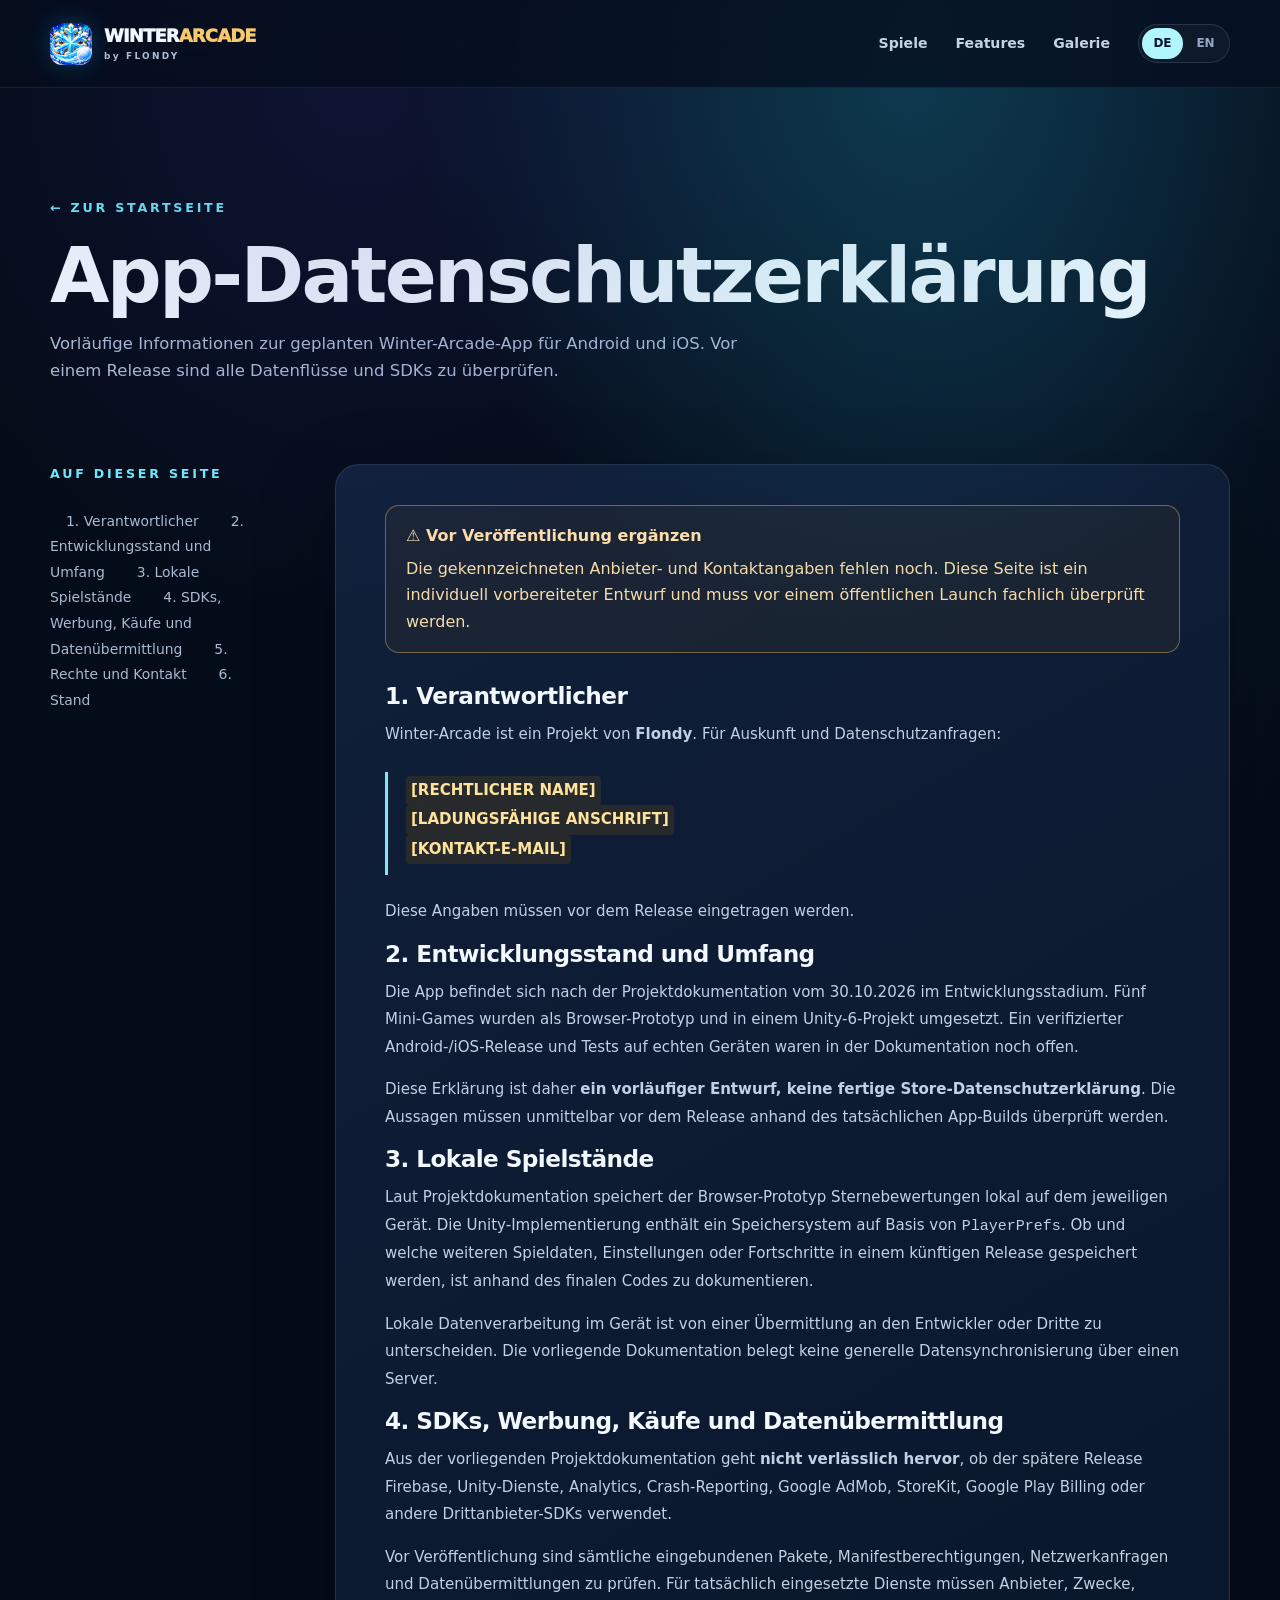
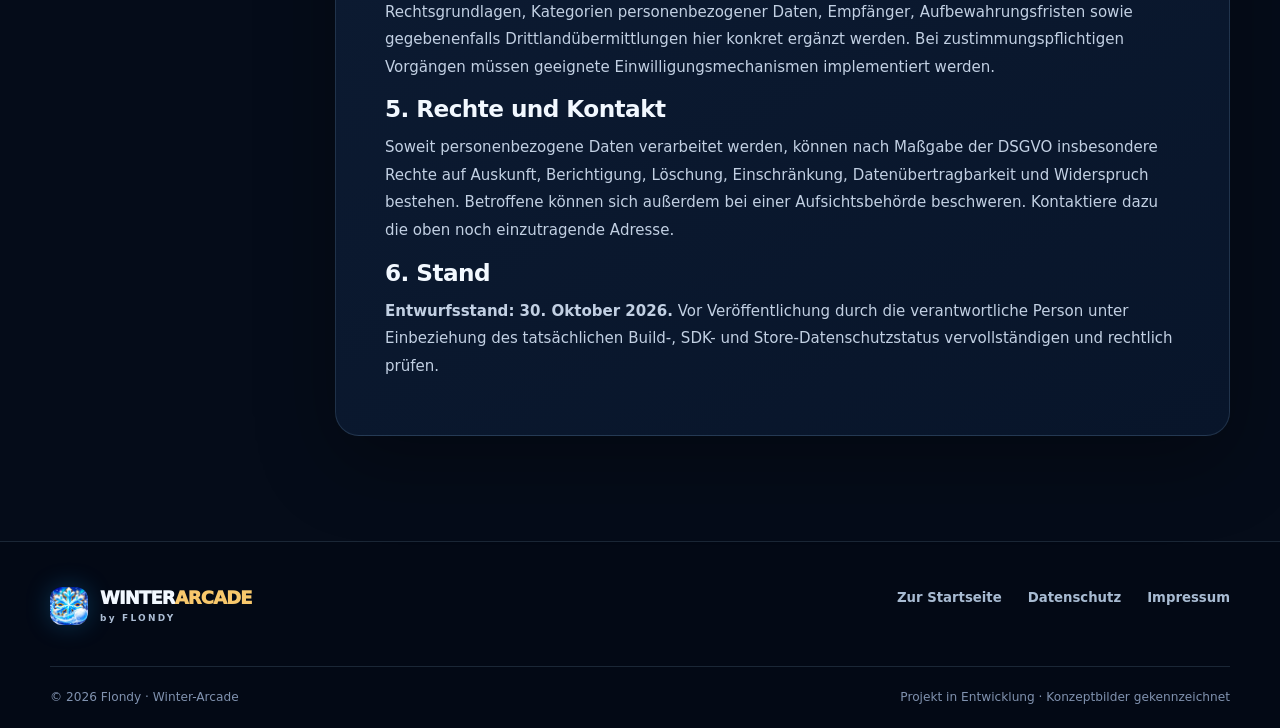
==== app-datenschutz.html @ aebca627 "Add files via upload" ====
<!DOCTYPE html>

<html lang="de"><head><meta charset="utf-8"/><meta content="width=device-width,initial-scale=1,viewport-fit=cover" name="viewport"/><meta content="#071125" name="theme-color"/><meta content="dark" name="color-scheme"/><meta content="Datenschutzerklärung von Winter-Arcade, einem Mobile-Game-Projekt von Flondy." name="description"/><link href="assets/favicon.png" rel="icon" type="image/png"/><link href="css/style.css" rel="stylesheet"/><title>App-Datenschutzerklärung (Entwurf) | Winter-Arcade</title></head>
<body class="legal-page" data-page="appprivacy"><a class="skip-link" data-i18n="skip" href="#main">Zum Inhalt springen</a>
<header class="site-header"><div class="container header-inner"><a aria-label="Winter-Arcade Startseite" class="brand" data-preserve-lang="" href="index.html"><img alt="" height="42" src="assets/winter-arcade-icon.webp" width="42"/><span>WINTER<span class="brand-gold">ARCADE</span><small>by FLONDY</small></span></a><button aria-controls="primary-nav" aria-expanded="false" aria-label="Menü öffnen" class="menu-toggle" type="button"><span></span><span></span><span></span></button><nav aria-label="Hauptnavigation" class="nav-links" id="primary-nav"><a data-i18n="navGames" href="index.html#spiele">Spiele</a><a data-i18n="navFeatures" href="index.html#features">Features</a><a data-i18n="navGallery" href="index.html#galerie">Galerie</a><div aria-label="Sprache / Language" class="lang-toggle" role="group"><button aria-pressed="true" data-set-lang="de" type="button">DE</button><button aria-pressed="false" data-set-lang="en" type="button">EN</button></div></nav></div></header>
<main id="main"><div class="container legal-hero"><a class="section-kicker" data-preserve-lang="" href="index.html">← <span data-i18n="legalBack">Zur Startseite</span></a><h1 data-i18n="legalAppprivacyTitle">App-Datenschutzerklärung</h1><p data-i18n="legalAppprivacyLead">Vorläufige Informationen zur geplanten Winter-Arcade-App für Android und iOS. Vor einem Release sind alle Datenflüsse und SDKs zu überprüfen.</p></div><div class="legal-content"><div class="container legal-layout"><nav aria-label="Inhaltsverzeichnis" class="legal-side"><span class="section-kicker" data-i18n="legalToc">Auf dieser Seite</span><div data-lang-toc="de"><a href="#app-verantwortlicher">1. Verantwortlicher</a><a href="#app-status">2. Entwicklungsstand und Umfang</a><a href="#app-lokal">3. Lokale Spielstände</a><a href="#app-sdks">4. SDKs, Werbung, Käufe und Datenübermittlung</a><a href="#app-rechte">5. Rechte und Kontakt</a><a href="#app-stand">6. Stand</a></div><div data-lang-toc="en" hidden=""><a href="#app-controller">1. Controller</a><a href="#app-statusen">2. Development stage</a><a href="#app-localen">3. Local game data</a><a href="#app-sdksen">4. SDKs, advertising, purchases and transfers</a><a href="#app-rightsen">5. Rights and contact</a><a href="#app-updateden">6. Last updated</a></div></nav><article class="legal-article"><div class="legal-block" data-langblock="de"><aside class="legal-warning" role="note"><strong>⚠ Vor Veröffentlichung ergänzen</strong>Die gekennzeichneten Anbieter- und Kontaktangaben fehlen noch. Diese Seite ist ein individuell vorbereiteter Entwurf und muss vor einem öffentlichen Launch fachlich überprüft werden.</aside><section id="app-verantwortlicher"><h2>1. Verantwortlicher</h2><p>Winter-Arcade ist ein Projekt von <strong>Flondy</strong>. Für Auskunft und Datenschutzanfragen:</p><div class="legal-definition"><p><span class="placeholder">[RECHTLICHER NAME]</span><br/><span class="placeholder">[LADUNGSFÄHIGE ANSCHRIFT]</span><br/><span class="placeholder">[KONTAKT-E-MAIL]</span></p></div><p>Diese Angaben müssen vor dem Release eingetragen werden.</p></section><section id="app-status"><h2>2. Entwicklungsstand und Umfang</h2><p>Die App befindet sich nach der Projektdokumentation vom 30.10.2026 im Entwicklungsstadium. Fünf Mini-Games wurden als Browser-Prototyp und in einem Unity-6-Projekt umgesetzt. Ein verifizierter Android-/iOS-Release und Tests auf echten Geräten waren in der Dokumentation noch offen.</p><p>Diese Erklärung ist daher <strong>ein vorläufiger Entwurf, keine fertige Store-Datenschutzerklärung</strong>. Die Aussagen müssen unmittelbar vor dem Release anhand des tatsächlichen App-Builds überprüft werden.</p></section><section id="app-lokal"><h2>3. Lokale Spielstände</h2><p>Laut Projektdokumentation speichert der Browser-Prototyp Sternebewertungen lokal auf dem jeweiligen Gerät. Die Unity-Implementierung enthält ein Speichersystem auf Basis von <code>PlayerPrefs</code>. Ob und welche weiteren Spieldaten, Einstellungen oder Fortschritte in einem künftigen Release gespeichert werden, ist anhand des finalen Codes zu dokumentieren.</p><p>Lokale Datenverarbeitung im Gerät ist von einer Übermittlung an den Entwickler oder Dritte zu unterscheiden. Die vorliegende Dokumentation belegt keine generelle Datensynchronisierung über einen Server.</p></section><section id="app-sdks"><h2>4. SDKs, Werbung, Käufe und Datenübermittlung</h2><p>Aus der vorliegenden Projektdokumentation geht <strong>nicht verlässlich hervor</strong>, ob der spätere Release Firebase, Unity-Dienste, Analytics, Crash-Reporting, Google AdMob, StoreKit, Google Play Billing oder andere Drittanbieter-SDKs verwendet.</p><p>Vor Veröffentlichung sind sämtliche eingebundenen Pakete, Manifestberechtigungen, Netzwerkanfragen und Datenübermittlungen zu prüfen. Für tatsächlich eingesetzte Dienste müssen Anbieter, Zwecke, Rechtsgrundlagen, Kategorien personenbezogener Daten, Empfänger, Aufbewahrungsfristen sowie gegebenenfalls Drittlandübermittlungen hier konkret ergänzt werden. Bei zustimmungspflichtigen Vorgängen müssen geeignete Einwilligungsmechanismen implementiert werden.</p></section><section id="app-rechte"><h2>5. Rechte und Kontakt</h2><p>Soweit personenbezogene Daten verarbeitet werden, können nach Maßgabe der DSGVO insbesondere Rechte auf Auskunft, Berichtigung, Löschung, Einschränkung, Datenübertragbarkeit und Widerspruch bestehen. Betroffene können sich außerdem bei einer Aufsichtsbehörde beschweren. Kontaktiere dazu die oben noch einzutragende Adresse.</p></section><section id="app-stand"><h2>6. Stand</h2><p><strong>Entwurfsstand: 30. Oktober 2026.</strong> Vor Veröffentlichung durch die verantwortliche Person unter Einbeziehung des tatsächlichen Build-, SDK- und Store-Datenschutzstatus vervollständigen und rechtlich prüfen.</p></section></div><div class="legal-block" data-langblock="en" hidden=""><aside class="legal-warning" role="note"><strong>⚠ Complete before publication</strong>Required provider and contact details have not been entered. This is a tailored draft and should be reviewed before public launch.</aside><section id="app-controller"><h2>1. Controller</h2><p>Winter-Arcade is a <strong>Flondy</strong> project. For privacy requests:</p><div class="legal-definition"><p><span class="placeholder">[LEGAL NAME]</span><br/><span class="placeholder">[VALID BUSINESS ADDRESS]</span><br/><span class="placeholder">[CONTACT EMAIL]</span></p></div><p>Complete these details before launch.</p></section><section id="app-statusen"><h2>2. Development stage</h2><p>According to the project documentation dated 30 October 2026, five mini-games were implemented as a browser prototype and in a Unity 6 project. A verified release and testing on real Android/iOS devices were still pending.</p><p>This policy is therefore <strong>a preliminary draft, not a finished app-store privacy notice</strong>. Confirm all details against the actual release build before publication.</p></section><section id="app-localen"><h2>3. Local game data</h2><p>The documentation states that the browser prototype stores star ratings locally on the device, and the Unity implementation uses <code>PlayerPrefs</code>. The exact further game data or settings stored in the future release must be checked in its final code.</p><p>Local storage on the device is different from transfer to a developer or third party. The available documentation does not establish general cloud synchronization.</p></section><section id="app-sdksen"><h2>4. SDKs, advertising, purchases and transfers</h2><p>The available project documentation does <strong>not confirm</strong> which SDKs, if any, will appear in a later build, including Firebase, Unity services, analytics, crash reporting, Google AdMob, StoreKit or Google Play Billing.</p><p>Before launch, review all packages, permissions, network requests and data flows. Document the actual providers, purposes, legal bases, data categories, recipients, retention periods and any international transfers. Implement required consent mechanisms where applicable.</p></section><section id="app-rightsen"><h2>5. Rights and contact</h2><p>Where personal data is processed, rights under the GDPR may include access, rectification, erasure, restriction, data portability and objection, subject to legal conditions. You can also complain to a data protection supervisory authority. Contact details must be completed above.</p></section><section id="app-updateden"><h2>6. Last updated</h2><p><strong>Draft dated 30 October 2026.</strong> Complete and legally review this policy against the actual release build, SDK list and app-store privacy disclosures before publishing.</p></section></div></article></div></div></main>
<footer class="footer"><div class="container footer-grid"><div><a class="brand" data-preserve-lang="" href="index.html"><img alt="" height="38" src="assets/winter-arcade-icon.webp" width="38"/><span>WINTER<span class="brand-gold">ARCADE</span><small>by FLONDY</small></span></a></div><div class="footer-links"><a data-i18n="legalBack" data-preserve-lang="" href="index.html">Zur Startseite</a><a data-i18n="privacy" data-preserve-lang="" href="datenschutz.html">Datenschutz</a><a data-i18n="imprint" data-preserve-lang="" href="impressum.html">Impressum</a></div></div><div class="container footer-bottom"><span>© 2026 Flondy · Winter-Arcade</span><span data-i18n="footerStatus">Projekt in Entwicklung · Konzeptbilder gekennzeichnet</span></div></footer><script defer="" src="js/main.js"></script></body></html>
---- css/style.css ----
:root{--bg:#050c19;--bg2:#071426;--surface:#0d1a30;--surface2:#101e38;--ink:#f2f8ff;--muted:#adbed5;--ice:#6de9fc;--blue:#2a98f5;--gold:#f8c86c;--border:rgba(170,215,255,.14);--shadow:0 26px 80px rgba(0,0,0,.3);--radius:24px;color-scheme:dark;font-family:Inter,ui-sans-serif,system-ui,-apple-system,"Segoe UI",Roboto,Arial,sans-serif}*{box-sizing:border-box}html{scroll-behavior:smooth;scroll-padding-top:100px}body{margin:0;background:var(--bg);color:var(--ink);min-width:320px;overflow-x:hidden;line-height:1.6}body::before{content:"";position:absolute;inset:0 0 auto;height:1100px;pointer-events:none;background:radial-gradient(ellipse at 70% 8%,rgba(28,150,182,.21),transparent 38%),radial-gradient(ellipse at 28% 7%,rgba(55,54,160,.19),transparent 37%)}a{color:inherit;text-decoration:none}button{font:inherit}button,a{-webkit-tap-highlight-color:transparent}button:focus-visible,a:focus-visible,summary:focus-visible{outline:3px solid var(--ice);outline-offset:4px}img{max-width:100%;display:block}h1,h2,h3,p{margin-top:0}h1,h2,h3{line-height:1.12;letter-spacing:-.035em}p{color:var(--muted)}.container{width:min(1180px,calc(100% - 48px));margin-inline:auto}.section{position:relative;padding:105px 0}.section-kicker{display:block;color:var(--ice);font-size:.79rem;font-weight:850;letter-spacing:.22em;text-transform:uppercase;margin-bottom:15px}.section-heading{max-width:790px;margin-bottom:41px}.section-heading h2,.dev-grid h2,.faq-grid h2{font-size:clamp(2.1rem,4vw,3.6rem);margin-bottom:14px}.section-heading p,.dev-grid>div>p,.faq-grid>div>p{font-size:1.06rem;max-width:650px}.section-heading.center{text-align:center;margin-inline:auto}.section-heading.center p{margin-inline:auto}.gradient-text{background:linear-gradient(95deg,#f6fcff,#65daf4 42%,#4e90ff 78%,#f9da9e 110%);color:transparent;background-clip:text;-webkit-background-clip:text}.skip-link{position:fixed;z-index:999;top:-100px;left:20px;background:#fff;color:#000;padding:14px;border-radius:8px}.skip-link:focus{top:12px}.snow-layer{position:absolute;top:0;left:0;right:0;height:1050px;pointer-events:none;z-index:1;opacity:.22;background-image:radial-gradient(2px 2px at 12px 26px,#fff 99%,transparent),radial-gradient(1px 1px at 60px 90px,#fff 99%,transparent),radial-gradient(2px 2px at 90px 46px,#fff 99%,transparent);background-size:164px 134px}.snow-layer-two{opacity:.12;background-size:220px 170px;transform:translateY(36px)}.site-header{height:88px;position:sticky;top:0;z-index:40;background:rgba(6,14,30,.76);border-bottom:1px solid rgba(155,195,255,.1);backdrop-filter:blur(20px);-webkit-backdrop-filter:blur(20px)}.header-inner{display:flex;justify-content:space-between;align-items:center;height:100%;gap:30px}.brand{display:inline-flex;align-items:center;gap:12px;font-size:1.12rem;font-weight:950;letter-spacing:-.045em;line-height:.95;white-space:nowrap}.brand img{border-radius:12px;box-shadow:0 0 25px rgba(30,166,255,.25)}.brand-gold{color:var(--gold)}.brand small{display:block;color:var(--muted);font-size:.56rem;letter-spacing:.25em;font-weight:750;margin-top:8px}.nav-links{display:flex;align-items:center;gap:28px}.nav-links>a{font-size:.88rem;font-weight:700;color:#c6d3e7;transition:color .2s}.nav-links>a:hover,.footer-links a:hover{color:var(--ice)}.lang-toggle{display:flex;gap:2px;padding:3px;border:1px solid var(--border);border-radius:100px;background:rgba(255,255,255,.035)}.lang-toggle button{min-width:41px;border:0;color:#93a8c4;background:none;cursor:pointer;border-radius:100px;padding:6px 7px;font-size:.75rem;font-weight:850}.lang-toggle button[aria-pressed="true"]{background:#b1f6ff;color:#06152b}.menu-toggle{display:none;border:0;background:transparent;padding:8px;cursor:pointer}.menu-toggle span{display:block;height:2px;width:23px;background:white;margin:5px;border-radius:1px}.hero{padding-top:88px;padding-bottom:36px;min-height:710px;isolation:isolate;overflow:hidden}.aurora{position:absolute;filter:blur(60px);z-index:-1;opacity:.32;pointer-events:none}.aurora-one{width:580px;height:490px;right:7%;top:2%;background:conic-gradient(from 140deg,#6dfbea,#144ff5,#8f62ff,#07a39b,#6dfbea);border-radius:50%}.aurora-two{width:350px;height:200px;left:5%;bottom:0;background:#123c9a;opacity:.16;border-radius:50%}.hero-grid{display:grid;grid-template-columns:1.09fr .91fr;gap:50px;align-items:center}.hero-content{padding:35px 0 20px;position:relative;z-index:2}.eyebrow{display:inline-flex;gap:11px;align-items:center;border:1px solid rgba(109,233,252,.23);border-radius:99px;padding:9px 14px;font-size:.71rem;font-weight:900;letter-spacing:.15em;color:#bcecf6;background:rgba(16,72,105,.19)}.pulse-dot,.status-light{display:inline-block;flex:none;width:8px;height:8px;border-radius:100%;background:#63ebc3;box-shadow:0 0 14px rgba(99,235,195,.65)}.hero h1{font-size:clamp(3.2rem,5.7vw,5.5rem);letter-spacing:-.06em;margin:27px 0 25px;line-height:1.05}.hero-lead{max-width:580px;font-size:1.12rem;line-height:1.75}.hero-actions{display:flex;gap:13px;flex-wrap:wrap;margin-top:33px}.btn{display:inline-flex;gap:11px;align-items:center;justify-content:center;min-height:53px;padding:12px 23px;border-radius:13px;font-size:.92rem;font-weight:800;transition:transform .2s,background .2s,border-color .2s}.btn:hover{transform:translateY(-3px)}.btn-primary{background:linear-gradient(120deg,#baf8ff,#5db9fc);color:#061c33;box-shadow:0 12px 36px rgba(47,176,242,.25)}.btn-outline{border:1px solid rgba(170,218,255,.29);background:rgba(255,255,255,.04)}.btn-outline:hover{background:rgba(255,255,255,.08)}.hero-note{display:flex;align-items:center;gap:9px;font-size:.79rem;color:#aebed3;margin-top:23px}.hero-note .status-light{width:7px;height:7px}.hero-metrics{display:flex;gap:42px;margin-top:43px;padding-top:24px;border-top:1px solid var(--border);max-width:500px}.hero-metrics div{display:flex;flex-direction:column}.hero-metrics b{font-size:1.7rem;line-height:1.1}.hero-metrics span{color:#879cb8;font-size:.8rem;margin-top:6px}.hero-visual{min-height:660px;position:relative;display:flex;align-items:center;justify-content:center}.halo{position:absolute;border:1px solid rgba(110,219,255,.14);border-radius:50%;width:510px;height:510px;transform:rotate(-18deg)}.halo-b{width:600px;height:600px;border-style:dashed;opacity:.45}.phone{position:relative;width:300px;height:610px;padding:10px;border-radius:44px;background:linear-gradient(155deg,#35537a,#060a16 42%,#3c75af 77%,#02060d);border:2px solid rgba(209,235,255,.4);box-shadow:0 34px 90px rgba(0,0,0,.7),0 0 80px rgba(58,168,250,.16);transform:rotate(8deg);z-index:2}.phone-screen{width:100%;height:100%;border-radius:35px;overflow:hidden;background:#0d2342}.phone-screen img{height:100%;width:100%;object-fit:cover}.phone-speaker{position:absolute;z-index:3;left:50%;top:15px;transform:translateX(-50%);width:80px;height:15px;background:#050b1c;border-radius:30px}.phone-reflection{position:absolute;inset:9px;border-radius:36px;pointer-events:none;background:linear-gradient(135deg,rgba(255,255,255,.2),transparent 25% 70%,rgba(48,171,255,.13));opacity:.55}.orbit-label{position:absolute;padding:12px 18px;border:1px solid rgba(115,226,255,.25);background:rgba(11,29,55,.8);color:#e6faff;backdrop-filter:blur(12px);border-radius:12px;letter-spacing:.12em;font-size:.66rem;font-weight:900;box-shadow:var(--shadow);z-index:4}.orbit-one{top:73px;right:-2px;transform:rotate(6deg)}.orbit-one span{color:var(--ice)}.orbit-two{bottom:93px;left:-25px;transform:rotate(-7deg)}.floating-token{position:absolute;border-radius:50%;display:grid;place-items:center;font-size:2.4rem;z-index:3;box-shadow:0 10px 35px #0007}.token-star{height:74px;width:74px;top:126px;left:2%;background:linear-gradient(130deg,#ffeeb7,#f2a732);color:#996000;transform:rotate(-15deg)}.token-flake{height:75px;width:75px;bottom:87px;right:5%;background:linear-gradient(130deg,#d4faff,#328cde);color:#0d4174}.hero-bottom{display:flex;align-items:center;justify-content:space-between;gap:24px;font-size:.76rem;color:#8fa9c2;margin-top:20px}.scroll-hint{height:35px;width:35px;display:grid;place-items:center;border-radius:50%;border:1px solid var(--border);font-size:1.2rem}.games-section{background:linear-gradient(180deg,#071123,#08142b 48%,#050d1b)}.games-grid{display:grid;grid-template-columns:repeat(3,minmax(0,1fr));gap:21px}.game-card{min-width:0;overflow:hidden;background:linear-gradient(150deg,#142c49,#0d192e);border:1px solid rgba(120,173,233,.18);border-radius:22px;transition:transform .25s,box-shadow .25s,border-color .25s;box-shadow:0 15px 48px rgba(0,0,0,.15)}.game-card:hover{transform:translateY(-8px);box-shadow:0 20px 65px rgba(20,80,155,.18);border-color:rgba(109,233,252,.4)}.game-photo{height:295px;overflow:hidden;position:relative;background:#102141}.game-photo::after{content:"";position:absolute;inset:46% 0 0;background:linear-gradient(transparent,rgba(5,13,32,.35))}.game-photo img{height:100%;width:100%;object-fit:cover;object-position:center 43%;transition:transform .45s}.game-card:hover .game-photo img{transform:scale(1.06)}.game-number{position:absolute;top:16px;left:16px;z-index:2;background:rgba(5,15,36,.74);backdrop-filter:blur(10px);border:1px solid rgba(255,255,255,.2);border-radius:7px;padding:5px 10px;letter-spacing:.1em;font-size:.7rem;font-weight:900}.game-info{padding:23px 23px 19px}.game-tags{display:flex;gap:7px;flex-wrap:wrap;margin-bottom:13px}.game-tags span{border-radius:5px;background:rgba(77,185,238,.11);color:#91e9ff;padding:4px 8px;font-size:.65rem;letter-spacing:.08em;font-weight:850}.game-info h3{font-size:1.51rem;margin-bottom:13px;letter-spacing:-.025em}.game-info p{font-size:.9rem;min-height:86px;line-height:1.65}.game-footer{border-top:1px solid var(--border);padding-top:14px;display:flex;justify-content:space-between;align-items:center;font-size:.8rem;color:#cee9fa;font-weight:750}.small-arrow{font-size:1.4rem;color:var(--ice)}.game-card.survivors .game-tags span{color:#ffcf91;background:#ffac5824}.game-card.push .game-tags span{color:#f6a5d8;background:#ec69c525}.game-card.echo .game-tags span{color:#c5aaff;background:#9959f02a}.feature-section{background:#071021}.features-grid{display:grid;grid-template-columns:repeat(4,minmax(0,1fr));gap:16px}.feature-panel{padding:28px 24px 21px;border-radius:19px;border:1px solid var(--border);background:linear-gradient(145deg,rgba(25,51,86,.74),rgba(10,25,48,.75))}.feature-icon{font-size:2rem;color:#91e8ff;display:block;line-height:1;margin-bottom:23px}.feature-panel h3{font-size:1.14rem;letter-spacing:-.02em}.feature-panel p{font-size:.85rem;line-height:1.7;margin-bottom:0}.showcase-section{background:linear-gradient(#071021,#0b1630)}.heading-row{max-width:none;display:flex;align-items:end;justify-content:space-between;gap:24px}.gallery-arrows{display:flex;gap:9px}.circle-btn{border:1px solid var(--border);background:#142541;color:#fff;border-radius:50%;width:46px;height:46px;font-size:1.4rem;cursor:pointer}.circle-btn:hover{border-color:var(--ice);color:var(--ice)}.gallery-track{display:flex;gap:20px;overflow-x:auto;scroll-snap-type:x mandatory;padding:6px 2px 22px;scrollbar-width:thin;scrollbar-color:#437aa6 #0d1830}.gallery-tile{flex:0 0 clamp(210px,23vw,264px);min-width:0;border-radius:17px;border:1px solid var(--border);padding:0;background:var(--surface);cursor:zoom-in;overflow:hidden;scroll-snap-align:start;text-align:left;color:#fff;transition:transform .2s}.gallery-tile:hover{transform:translateY(-4px)}.gallery-tile img{width:100%;aspect-ratio:941/1500;object-fit:cover;object-position:top}.gallery-tile>span{display:block;padding:14px 15px;font-weight:800;font-size:.87rem}.gallery-disclaimer{display:flex;gap:10px;align-items:start;margin:17px 0 0;font-size:.82rem;color:#b6c8dd}.dev-section{background:#071021}.dev-grid{display:grid;grid-template-columns:1fr 1fr;gap:85px;align-items:center}.status-block{border:1px solid rgba(100,220,187,.25);background:rgba(13,70,64,.14);border-radius:17px;padding:18px 22px;margin-top:28px}.status-label{color:#c4f7e9;font-weight:800;font-size:.85rem;display:flex;gap:9px;align-items:center}.status-block p{font-size:.79rem;margin:10px 0 0}.roadmap{position:relative;background:linear-gradient(145deg,#13233d,#0a172b);border:1px solid var(--border);border-radius:23px;padding:32px 31px 20px;box-shadow:var(--shadow)}.roadmap::before{position:absolute;content:"";left:50px;top:55px;bottom:65px;width:1px;background:linear-gradient(var(--ice),#52769b55)}.roadmap-item{display:flex;gap:23px;position:relative;margin-bottom:34px}.roadmap-item:last-child{margin-bottom:0}.roadmap-marker{z-index:1;height:38px;width:38px;border-radius:50%;flex:none;display:grid;place-items:center;border:1px solid #526b8b;color:#a4b8d0;background:#15243b;font-size:1.1rem}.roadmap-item.done .roadmap-marker{color:#053d44;background:#91f1e8;border-color:#91f1e8}.roadmap-item.active .roadmap-marker{color:#ffe6a8;border-color:#dbaa68}.roadmap-item strong{display:block;font-size:1.05rem;margin:4px 0 6px}.roadmap-item p{font-size:.88rem;line-height:1.6;margin-bottom:0}.cta-section{padding-top:45px;padding-bottom:100px;background:#071021}.cta-card{position:relative;overflow:hidden;border-radius:30px;border:1px solid rgba(117,205,255,.35);background:radial-gradient(ellipse at 85% 20%,rgba(65,137,218,.26),transparent 46%),linear-gradient(100deg,#112847,#102037 60%,#0c1f3c);padding:45px 50px;display:grid;grid-template-columns:125px 1fr;gap:35px;align-items:center;box-shadow:0 25px 80px rgba(14,72,130,.14)}.cta-card>img{border-radius:26px;box-shadow:0 12px 50px rgba(29,172,245,.27)}.cta-card h2{font-size:clamp(1.9rem,3.7vw,3.2rem);margin-bottom:10px}.cta-card p{max-width:750px}.store-actions{display:flex;align-items:center;flex-wrap:wrap;gap:12px;margin-top:23px}.store-pill{display:inline-flex;align-items:center;gap:10px;border:1px solid rgba(225,238,255,.18);color:#d4e0ed;padding:8px 14px;border-radius:11px;background:#07162bc2;min-width:155px;opacity:.85;font-weight:780;font-size:.84rem}.store-logo{font-size:1.7rem}.store-pill small{display:block;color:#85a0b9;font-size:.67rem;font-weight:600}.studio-link{color:#a6f1ff;font-weight:750;font-size:.8rem;padding:8px}.studio-link:hover{text-decoration:underline}.faq-section{background:#050c19;padding-top:30px}.faq-grid{display:grid;grid-template-columns:.8fr 1.2fr;gap:90px}.faq-items details{border-bottom:1px solid var(--border);padding:7px 0 20px}.faq-items summary{padding:13px 28px 13px 0;cursor:pointer;list-style:none;font-weight:800;position:relative}.faq-items summary::after{content:"+";position:absolute;right:0;font-size:1.4rem;color:var(--ice);top:9px}.faq-items details[open] summary::after{content:"−"}.faq-items summary::-webkit-details-marker{display:none}.faq-items p{font-size:.89rem;margin:6px 0 0;max-width:660px}.footer{background:#030915;border-top:1px solid var(--border);padding:45px 0 22px}.footer-grid{display:flex;justify-content:space-between;align-items:start;gap:20px}.footer-grid>div>p{font-size:.85rem;margin:18px 0 0}.footer-links{display:flex;flex-wrap:wrap;gap:26px;font-size:.83rem;color:#a8bbd2;font-weight:650}.footer-bottom{border-top:1px solid var(--border);margin-top:33px;padding-top:21px;display:flex;justify-content:space-between;gap:15px;color:#8092af;font-size:.76rem}.lightbox{background:rgba(5,13,29,.96);border:1px solid rgba(158,221,255,.3);border-radius:18px;padding:20px;max-width:min(90vw,680px);max-height:93vh;box-shadow:0 30px 90px #000b;color:#fff}.lightbox::backdrop{background:rgba(0,0,0,.85);backdrop-filter:blur(12px)}.lightbox figure{margin:0}.lightbox img{display:block;margin:0 auto;max-height:78vh;width:auto;max-width:100%;border-radius:8px}.lightbox figcaption{text-align:center;padding-top:14px;color:#b8cce5;font-size:.85rem}.lightbox-close{position:fixed;right:clamp(14px,6vw,55px);top:18px;border:1px solid #ffffff55;background:#132b49;color:#fff;border-radius:50%;height:46px;width:46px;font-size:1.9rem;cursor:pointer}
/* Legal documents */
.legal-page{background:radial-gradient(ellipse at 75% -7%,rgba(28,110,153,.25),transparent 36%),#050c19}.legal-hero{padding:110px 0 38px}.legal-hero h1{font-size:clamp(2.8rem,6vw,5rem);margin-bottom:12px}.legal-hero p{max-width:740px;font-size:1.03rem}.legal-content{padding:26px 0 105px}.legal-layout{display:grid;grid-template-columns:230px 1fr;gap:55px;align-items:start}.legal-side{position:sticky;top:125px;display:flex;flex-direction:column;gap:8px}.legal-side a{font-size:.87rem;color:#a7bbd3;padding:11px 15px;border-radius:8px;border:1px solid transparent}.legal-side a:hover{color:var(--ice);border-color:var(--border);background:#13233c}.legal-article{border-radius:24px;border:1px solid var(--border);background:linear-gradient(150deg,#102039,#08152a);padding:40px 49px;box-shadow:var(--shadow)}.legal-article h2{font-size:1.45rem;letter-spacing:-.025em;margin:35px 0 12px}.legal-article h2:first-child{margin-top:0}.legal-article p,.legal-article li{font-size:.94rem;line-height:1.83;color:#c2d0e3}.legal-article ul{padding-left:21px}.legal-article a:not(.btn){color:#9ce8ff;text-decoration:underline;text-underline-offset:3px}.legal-article section{scroll-margin-top:100px}.legal-warning{border:1px solid #e2ae5e77;background:#80622419;border-radius:14px;padding:17px 20px;margin:0 0 30px;color:#f8dba9;line-height:1.65}.legal-warning strong{display:block;color:#ffdfaa;margin-bottom:6px}.placeholder{display:inline-block;color:#ffe29b;background:#79530b3b;border-radius:4px;padding:1px 5px;font-weight:700}.legal-footer-note{font-size:.8rem;color:#8faac5;margin-top:24px}.legal-block[hidden]{display:none!important}.legal-definition{border-left:3px solid #7ce7fa;padding:4px 0 4px 18px;margin:23px 0}.legal-definition p{margin-bottom:7px}
@media(max-width:1120px){.nav-links{gap:18px}.hero-grid{gap:25px}.hero-visual{min-height:585px}.phone{width:270px;height:555px}.hero h1{font-size:clamp(3.15rem,5.2vw,4.7rem)}.orbit-one{right:-20px}.features-grid{grid-template-columns:repeat(2,1fr)}}
@media(max-width:850px){.section{padding:75px 0}.site-header{height:77px}.menu-toggle{display:block}.nav-links{display:none;position:absolute;top:76px;left:0;right:0;background:#09162bf7;backdrop-filter:blur(20px);padding:25px 24px;flex-direction:column;align-items:stretch;border-bottom:1px solid var(--border);gap:20px}.nav-links.open{display:flex}.nav-links>a{font-size:1rem}.lang-toggle{align-self:flex-start}.hero{padding-top:65px}.hero-grid{grid-template-columns:1fr;text-align:center}.hero-content{padding:0;max-width:690px;margin:auto}.hero-lead{margin-inline:auto}.hero-actions,.hero-note{justify-content:center}.hero-metrics{margin-inline:auto;justify-content:space-around}.hero-visual{min-height:560px}.orbit-one{right:10%}.orbit-two{left:10%}.hero-bottom{margin-top:0}.games-grid{grid-template-columns:repeat(2,minmax(0,1fr))}.game-photo{height:320px}.dev-grid,.faq-grid{grid-template-columns:1fr;gap:35px}.cta-section{padding-top:0}.legal-layout{grid-template-columns:1fr;gap:25px}.legal-side{position:static;flex-direction:row;flex-wrap:wrap}.legal-side a{font-size:.8rem;padding:8px 12px}.legal-hero{padding:78px 0 24px}.legal-content{padding-top:10px}}
@media(max-width:600px){.container{width:min(100% - 32px,1180px)}.section{padding:65px 0}.hero{padding-top:60px;padding-bottom:32px}.hero h1{font-size:clamp(2.8rem,10vw,4.1rem)}.hero-lead{font-size:.98rem;line-height:1.7}.hero-actions .btn{min-height:48px;padding:11px 14px;font-size:.82rem}.eyebrow{letter-spacing:.08em;font-size:.62rem}.hero-metrics{gap:18px}.hero-metrics b{font-size:1.4rem}.hero-metrics span{font-size:.73rem}.hero-visual{min-height:480px}.phone{width:225px;height:459px;border-radius:34px;padding:7px;transform:rotate(5deg)}.phone-screen{border-radius:28px}.phone-speaker{top:10px}.halo{width:350px;height:350px}.halo-b{width:435px;height:435px}.orbit-label{font-size:.49rem;padding:8px 10px}.orbit-one{top:35px;right:-2px}.orbit-two{bottom:40px;left:0}.floating-token{height:47px;width:47px;font-size:1.5rem}.token-star{top:55px;left:5px}.token-flake{right:0;bottom:60px}.hero-bottom{font-size:.68rem}.games-grid{grid-template-columns:1fr;gap:18px}.game-photo{height:350px}.game-info p{min-height:0}.section-heading h2,.dev-grid h2,.faq-grid h2{font-size:2.05rem}.features-grid{grid-template-columns:1fr}.feature-panel{padding:23px}.heading-row{align-items:center}.gallery-arrows{flex:none}.gallery-arrows button{width:37px;height:37px}.gallery-tile{flex-basis:205px}.cta-card{grid-template-columns:1fr;padding:30px 24px;gap:18px}.cta-card>img{height:85px;width:85px;border-radius:20px}.store-actions{align-items:flex-start}.footer-grid{display:block}.footer-links{margin-top:24px;gap:17px}.footer-bottom{display:block}.footer-bottom span{display:block;margin-bottom:5px}.legal-article{padding:25px 20px}.legal-article h2{font-size:1.25rem}.legal-hero h1{font-size:2.8rem}.legal-side{gap:3px}.legal-side a{font-size:.76rem}.faq-section{padding-top:25px}}
@media(prefers-reduced-motion:reduce){*,*::before,*::after{scroll-behavior:auto!important;transition-duration:.01ms!important;animation-duration:.01ms!important}}
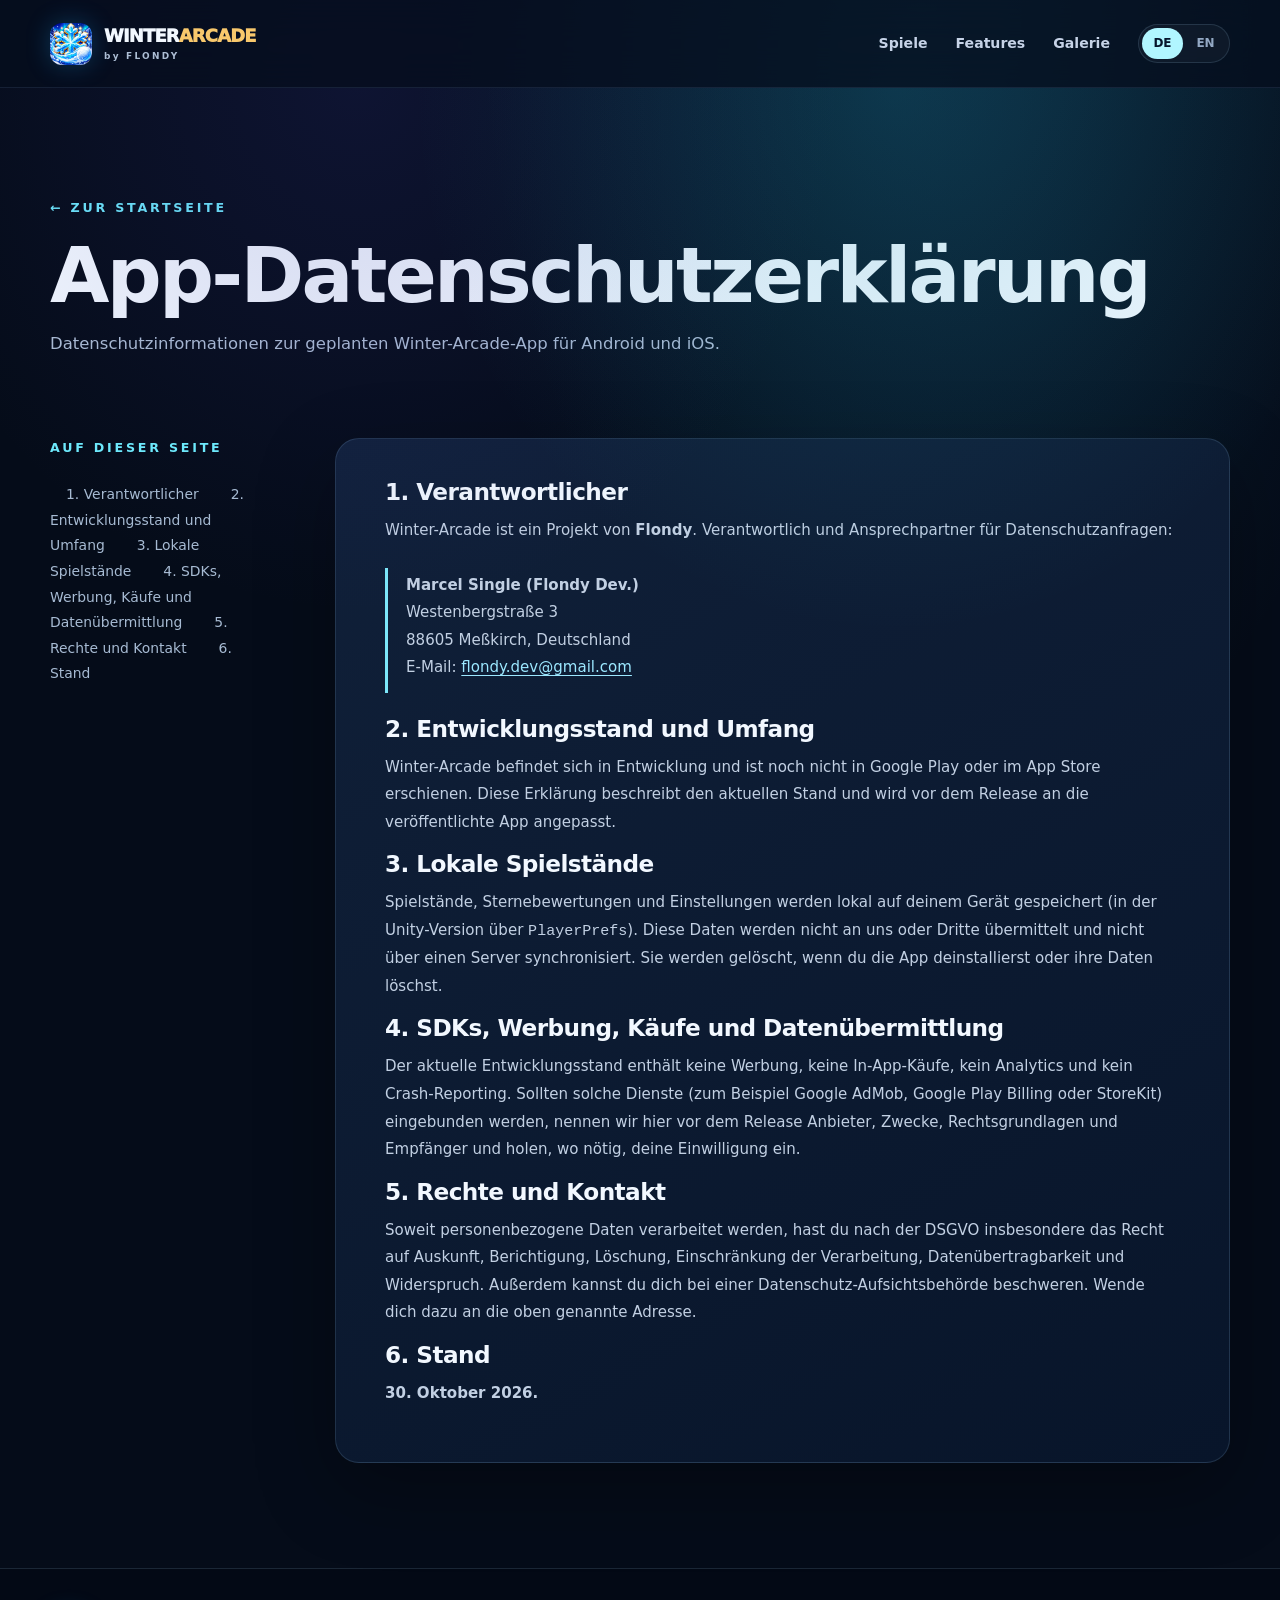
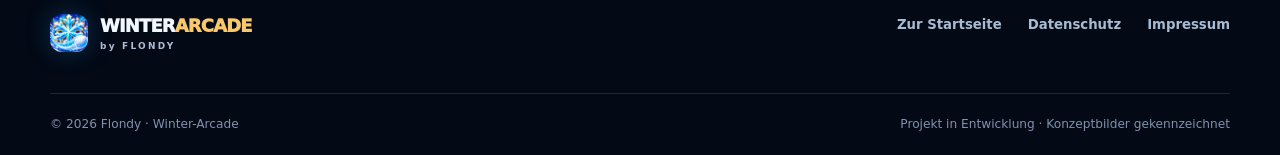
==== commit 233c9d31: "Anbieterangaben ergänzt, Entwurfshinweise entfernt, Impressum zentral verlinkt Co-Authored-By: Claud" ====
--- a/app-datenschutz.html
+++ b/app-datenschutz.html
@@ -1,7 +1,7 @@
 <!DOCTYPE html>
 
-<html lang="de"><head><meta charset="utf-8"/><meta content="width=device-width,initial-scale=1,viewport-fit=cover" name="viewport"/><meta content="#071125" name="theme-color"/><meta content="dark" name="color-scheme"/><meta content="Datenschutzerklärung von Winter-Arcade, einem Mobile-Game-Projekt von Flondy." name="description"/><link href="assets/favicon.png" rel="icon" type="image/png"/><link href="css/style.css" rel="stylesheet"/><title>App-Datenschutzerklärung (Entwurf) | Winter-Arcade</title></head>
+<html lang="de"><head><meta charset="utf-8"/><meta content="width=device-width,initial-scale=1,viewport-fit=cover" name="viewport"/><meta content="#071125" name="theme-color"/><meta content="dark" name="color-scheme"/><meta content="Datenschutzerklärung von Winter-Arcade, einem Mobile-Game-Projekt von Flondy." name="description"/><link href="assets/favicon.png" rel="icon" type="image/png"/><link href="css/style.css" rel="stylesheet"/><title>App-Datenschutzerklärung | Winter-Arcade</title></head>
 <body class="legal-page" data-page="appprivacy"><a class="skip-link" data-i18n="skip" href="#main">Zum Inhalt springen</a>
 <header class="site-header"><div class="container header-inner"><a aria-label="Winter-Arcade Startseite" class="brand" data-preserve-lang="" href="index.html"><img alt="" height="42" src="assets/winter-arcade-icon.webp" width="42"/><span>WINTER<span class="brand-gold">ARCADE</span><small>by FLONDY</small></span></a><button aria-controls="primary-nav" aria-expanded="false" aria-label="Menü öffnen" class="menu-toggle" type="button"><span></span><span></span><span></span></button><nav aria-label="Hauptnavigation" class="nav-links" id="primary-nav"><a data-i18n="navGames" href="index.html#spiele">Spiele</a><a data-i18n="navFeatures" href="index.html#features">Features</a><a data-i18n="navGallery" href="index.html#galerie">Galerie</a><div aria-label="Sprache / Language" class="lang-toggle" role="group"><button aria-pressed="true" data-set-lang="de" type="button">DE</button><button aria-pressed="false" data-set-lang="en" type="button">EN</button></div></nav></div></header>
-<main id="main"><div class="container legal-hero"><a class="section-kicker" data-preserve-lang="" href="index.html">← <span data-i18n="legalBack">Zur Startseite</span></a><h1 data-i18n="legalAppprivacyTitle">App-Datenschutzerklärung</h1><p data-i18n="legalAppprivacyLead">Vorläufige Informationen zur geplanten Winter-Arcade-App für Android und iOS. Vor einem Release sind alle Datenflüsse und SDKs zu überprüfen.</p></div><div class="legal-content"><div class="container legal-layout"><nav aria-label="Inhaltsverzeichnis" class="legal-side"><span class="section-kicker" data-i18n="legalToc">Auf dieser Seite</span><div data-lang-toc="de"><a href="#app-verantwortlicher">1. Verantwortlicher</a><a href="#app-status">2. Entwicklungsstand und Umfang</a><a href="#app-lokal">3. Lokale Spielstände</a><a href="#app-sdks">4. SDKs, Werbung, Käufe und Datenübermittlung</a><a href="#app-rechte">5. Rechte und Kontakt</a><a href="#app-stand">6. Stand</a></div><div data-lang-toc="en" hidden=""><a href="#app-controller">1. Controller</a><a href="#app-statusen">2. Development stage</a><a href="#app-localen">3. Local game data</a><a href="#app-sdksen">4. SDKs, advertising, purchases and transfers</a><a href="#app-rightsen">5. Rights and contact</a><a href="#app-updateden">6. Last updated</a></div></nav><article class="legal-article"><div class="legal-block" data-langblock="de"><aside class="legal-warning" role="note"><strong>⚠ Vor Veröffentlichung ergänzen</strong>Die gekennzeichneten Anbieter- und Kontaktangaben fehlen noch. Diese Seite ist ein individuell vorbereiteter Entwurf und muss vor einem öffentlichen Launch fachlich überprüft werden.</aside><section id="app-verantwortlicher"><h2>1. Verantwortlicher</h2><p>Winter-Arcade ist ein Projekt von <strong>Flondy</strong>. Für Auskunft und Datenschutzanfragen:</p><div class="legal-definition"><p><span class="placeholder">[RECHTLICHER NAME]</span><br/><span class="placeholder">[LADUNGSFÄHIGE ANSCHRIFT]</span><br/><span class="placeholder">[KONTAKT-E-MAIL]</span></p></div><p>Diese Angaben müssen vor dem Release eingetragen werden.</p></section><section id="app-status"><h2>2. Entwicklungsstand und Umfang</h2><p>Die App befindet sich nach der Projektdokumentation vom 30.10.2026 im Entwicklungsstadium. Fünf Mini-Games wurden als Browser-Prototyp und in einem Unity-6-Projekt umgesetzt. Ein verifizierter Android-/iOS-Release und Tests auf echten Geräten waren in der Dokumentation noch offen.</p><p>Diese Erklärung ist daher <strong>ein vorläufiger Entwurf, keine fertige Store-Datenschutzerklärung</strong>. Die Aussagen müssen unmittelbar vor dem Release anhand des tatsächlichen App-Builds überprüft werden.</p></section><section id="app-lokal"><h2>3. Lokale Spielstände</h2><p>Laut Projektdokumentation speichert der Browser-Prototyp Sternebewertungen lokal auf dem jeweiligen Gerät. Die Unity-Implementierung enthält ein Speichersystem auf Basis von <code>PlayerPrefs</code>. Ob und welche weiteren Spieldaten, Einstellungen oder Fortschritte in einem künftigen Release gespeichert werden, ist anhand des finalen Codes zu dokumentieren.</p><p>Lokale Datenverarbeitung im Gerät ist von einer Übermittlung an den Entwickler oder Dritte zu unterscheiden. Die vorliegende Dokumentation belegt keine generelle Datensynchronisierung über einen Server.</p></section><section id="app-sdks"><h2>4. SDKs, Werbung, Käufe und Datenübermittlung</h2><p>Aus der vorliegenden Projektdokumentation geht <strong>nicht verlässlich hervor</strong>, ob der spätere Release Firebase, Unity-Dienste, Analytics, Crash-Reporting, Google AdMob, StoreKit, Google Play Billing oder andere Drittanbieter-SDKs verwendet.</p><p>Vor Veröffentlichung sind sämtliche eingebundenen Pakete, Manifestberechtigungen, Netzwerkanfragen und Datenübermittlungen zu prüfen. Für tatsächlich eingesetzte Dienste müssen Anbieter, Zwecke, Rechtsgrundlagen, Kategorien personenbezogener Daten, Empfänger, Aufbewahrungsfristen sowie gegebenenfalls Drittlandübermittlungen hier konkret ergänzt werden. Bei zustimmungspflichtigen Vorgängen müssen geeignete Einwilligungsmechanismen implementiert werden.</p></section><section id="app-rechte"><h2>5. Rechte und Kontakt</h2><p>Soweit personenbezogene Daten verarbeitet werden, können nach Maßgabe der DSGVO insbesondere Rechte auf Auskunft, Berichtigung, Löschung, Einschränkung, Datenübertragbarkeit und Widerspruch bestehen. Betroffene können sich außerdem bei einer Aufsichtsbehörde beschweren. Kontaktiere dazu die oben noch einzutragende Adresse.</p></section><section id="app-stand"><h2>6. Stand</h2><p><strong>Entwurfsstand: 30. Oktober 2026.</strong> Vor Veröffentlichung durch die verantwortliche Person unter Einbeziehung des tatsächlichen Build-, SDK- und Store-Datenschutzstatus vervollständigen und rechtlich prüfen.</p></section></div><div class="legal-block" data-langblock="en" hidden=""><aside class="legal-warning" role="note"><strong>⚠ Complete before publication</strong>Required provider and contact details have not been entered. This is a tailored draft and should be reviewed before public launch.</aside><section id="app-controller"><h2>1. Controller</h2><p>Winter-Arcade is a <strong>Flondy</strong> project. For privacy requests:</p><div class="legal-definition"><p><span class="placeholder">[LEGAL NAME]</span><br/><span class="placeholder">[VALID BUSINESS ADDRESS]</span><br/><span class="placeholder">[CONTACT EMAIL]</span></p></div><p>Complete these details before launch.</p></section><section id="app-statusen"><h2>2. Development stage</h2><p>According to the project documentation dated 30 October 2026, five mini-games were implemented as a browser prototype and in a Unity 6 project. A verified release and testing on real Android/iOS devices were still pending.</p><p>This policy is therefore <strong>a preliminary draft, not a finished app-store privacy notice</strong>. Confirm all details against the actual release build before publication.</p></section><section id="app-localen"><h2>3. Local game data</h2><p>The documentation states that the browser prototype stores star ratings locally on the device, and the Unity implementation uses <code>PlayerPrefs</code>. The exact further game data or settings stored in the future release must be checked in its final code.</p><p>Local storage on the device is different from transfer to a developer or third party. The available documentation does not establish general cloud synchronization.</p></section><section id="app-sdksen"><h2>4. SDKs, advertising, purchases and transfers</h2><p>The available project documentation does <strong>not confirm</strong> which SDKs, if any, will appear in a later build, including Firebase, Unity services, analytics, crash reporting, Google AdMob, StoreKit or Google Play Billing.</p><p>Before launch, review all packages, permissions, network requests and data flows. Document the actual providers, purposes, legal bases, data categories, recipients, retention periods and any international transfers. Implement required consent mechanisms where applicable.</p></section><section id="app-rightsen"><h2>5. Rights and contact</h2><p>Where personal data is processed, rights under the GDPR may include access, rectification, erasure, restriction, data portability and objection, subject to legal conditions. You can also complain to a data protection supervisory authority. Contact details must be completed above.</p></section><section id="app-updateden"><h2>6. Last updated</h2><p><strong>Draft dated 30 October 2026.</strong> Complete and legally review this policy against the actual release build, SDK list and app-store privacy disclosures before publishing.</p></section></div></article></div></div></main>
-<footer class="footer"><div class="container footer-grid"><div><a class="brand" data-preserve-lang="" href="index.html"><img alt="" height="38" src="assets/winter-arcade-icon.webp" width="38"/><span>WINTER<span class="brand-gold">ARCADE</span><small>by FLONDY</small></span></a></div><div class="footer-links"><a data-i18n="legalBack" data-preserve-lang="" href="index.html">Zur Startseite</a><a data-i18n="privacy" data-preserve-lang="" href="datenschutz.html">Datenschutz</a><a data-i18n="imprint" data-preserve-lang="" href="impressum.html">Impressum</a></div></div><div class="container footer-bottom"><span>© 2026 Flondy · Winter-Arcade</span><span data-i18n="footerStatus">Projekt in Entwicklung · Konzeptbilder gekennzeichnet</span></div></footer><script defer="" src="js/main.js"></script></body></html>+<main id="main"><div class="container legal-hero"><a class="section-kicker" data-preserve-lang="" href="index.html">← <span data-i18n="legalBack">Zur Startseite</span></a><h1 data-i18n="legalAppprivacyTitle">App-Datenschutzerklärung</h1><p data-i18n="legalAppprivacyLead">Vorläufige Informationen zur geplanten Winter-Arcade-App für Android und iOS. Vor einem Release sind alle Datenflüsse und SDKs zu überprüfen.</p></div><div class="legal-content"><div class="container legal-layout"><nav aria-label="Inhaltsverzeichnis" class="legal-side"><span class="section-kicker" data-i18n="legalToc">Auf dieser Seite</span><div data-lang-toc="de"><a href="#app-verantwortlicher">1. Verantwortlicher</a><a href="#app-status">2. Entwicklungsstand und Umfang</a><a href="#app-lokal">3. Lokale Spielstände</a><a href="#app-sdks">4. SDKs, Werbung, Käufe und Datenübermittlung</a><a href="#app-rechte">5. Rechte und Kontakt</a><a href="#app-stand">6. Stand</a></div><div data-lang-toc="en" hidden=""><a href="#app-controller">1. Controller</a><a href="#app-statusen">2. Development stage</a><a href="#app-localen">3. Local game data</a><a href="#app-sdksen">4. SDKs, advertising, purchases and transfers</a><a href="#app-rightsen">5. Rights and contact</a><a href="#app-updateden">6. Last updated</a></div></nav><article class="legal-article"><div class="legal-block" data-langblock="de"><section id="app-verantwortlicher"><h2>1. Verantwortlicher</h2><p>Winter-Arcade ist ein Projekt von <strong>Flondy</strong>. Verantwortlich und Ansprechpartner für Datenschutzanfragen:</p><div class="legal-definition"><p><strong>Marcel Single (Flondy Dev.)</strong><br>Westenbergstraße 3<br>88605 Meßkirch, Deutschland<br>E-Mail: <a href="mailto:flondy.dev@gmail.com">flondy.dev@gmail.com</a></p></div></section><section id="app-status"><h2>2. Entwicklungsstand und Umfang</h2><p>Winter-Arcade befindet sich in Entwicklung und ist noch nicht in Google Play oder im App Store erschienen. Diese Erklärung beschreibt den aktuellen Stand und wird vor dem Release an die veröffentlichte App angepasst.</p></section><section id="app-lokal"><h2>3. Lokale Spielstände</h2><p>Spielstände, Sternebewertungen und Einstellungen werden lokal auf deinem Gerät gespeichert (in der Unity-Version über <code>PlayerPrefs</code>). Diese Daten werden nicht an uns oder Dritte übermittelt und nicht über einen Server synchronisiert. Sie werden gelöscht, wenn du die App deinstallierst oder ihre Daten löschst.</p></section><section id="app-sdks"><h2>4. SDKs, Werbung, Käufe und Datenübermittlung</h2><p>Der aktuelle Entwicklungsstand enthält keine Werbung, keine In-App-Käufe, kein Analytics und kein Crash-Reporting. Sollten solche Dienste (zum Beispiel Google AdMob, Google Play Billing oder StoreKit) eingebunden werden, nennen wir hier vor dem Release Anbieter, Zwecke, Rechtsgrundlagen und Empfänger und holen, wo nötig, deine Einwilligung ein.</p></section><section id="app-rechte"><h2>5. Rechte und Kontakt</h2><p>Soweit personenbezogene Daten verarbeitet werden, hast du nach der DSGVO insbesondere das Recht auf Auskunft, Berichtigung, Löschung, Einschränkung der Verarbeitung, Datenübertragbarkeit und Widerspruch. Außerdem kannst du dich bei einer Datenschutz-Aufsichtsbehörde beschweren. Wende dich dazu an die oben genannte Adresse.</p></section><section id="app-stand"><h2>6. Stand</h2><p><strong>30. Oktober 2026.</strong></p></section></div><div class="legal-block" data-langblock="en" hidden=""><section id="app-controller"><h2>1. Controller</h2><p>Winter-Arcade is a <strong>Flondy</strong> project. Controller and contact for privacy requests:</p><div class="legal-definition"><p><strong>Marcel Single (Flondy Dev.)</strong><br>Westenbergstraße 3<br>88605 Meßkirch, Germany<br>Email: <a href="mailto:flondy.dev@gmail.com">flondy.dev@gmail.com</a></p></div></section><section id="app-statusen"><h2>2. Development stage</h2><p>Winter-Arcade is in development and has not yet been released on Google Play or the App Store. This policy describes the current state and will be updated to match the released app before launch.</p></section><section id="app-localen"><h2>3. Local game data</h2><p>Game progress, star ratings and settings are stored locally on your device (via <code>PlayerPrefs</code> in the Unity version). This data is not sent to us or third parties and is not synced via a server. It is deleted when you uninstall the app or clear its data.</p></section><section id="app-sdksen"><h2>4. SDKs, advertising, purchases and transfers</h2><p>The current development build contains no advertising, no in-app purchases, no analytics and no crash reporting. If such services (for example Google AdMob, Google Play Billing or StoreKit) are added, we will list the providers, purposes, legal bases and recipients here before release and ask for your consent where required.</p></section><section id="app-rightsen"><h2>5. Rights and contact</h2><p>Where personal data is processed, the GDPR gives you in particular the rights of access, rectification, erasure, restriction, data portability and objection. You can also lodge a complaint with a data protection supervisory authority. Please use the contact details above.</p></section><section id="app-updateden"><h2>6. Last updated</h2><p><strong>30 October 2026.</strong></p></section></div></article></div></div></main>
+<footer class="footer"><div class="container footer-grid"><div><a class="brand" data-preserve-lang="" href="index.html"><img alt="" height="38" src="assets/winter-arcade-icon.webp" width="38"/><span>WINTER<span class="brand-gold">ARCADE</span><small>by FLONDY</small></span></a></div><div class="footer-links"><a data-i18n="legalBack" data-preserve-lang="" href="index.html">Zur Startseite</a><a data-i18n="privacy" data-preserve-lang="" href="datenschutz.html">Datenschutz</a><a data-i18n="imprint" data-preserve-lang="" href="https://flondy.github.io/app-store/impressum.html">Impressum</a></div></div><div class="container footer-bottom"><span>© 2026 Flondy · Winter-Arcade</span><span data-i18n="footerStatus">Projekt in Entwicklung · Konzeptbilder gekennzeichnet</span></div></footer><script defer="" src="js/main.js"></script></body></html>
